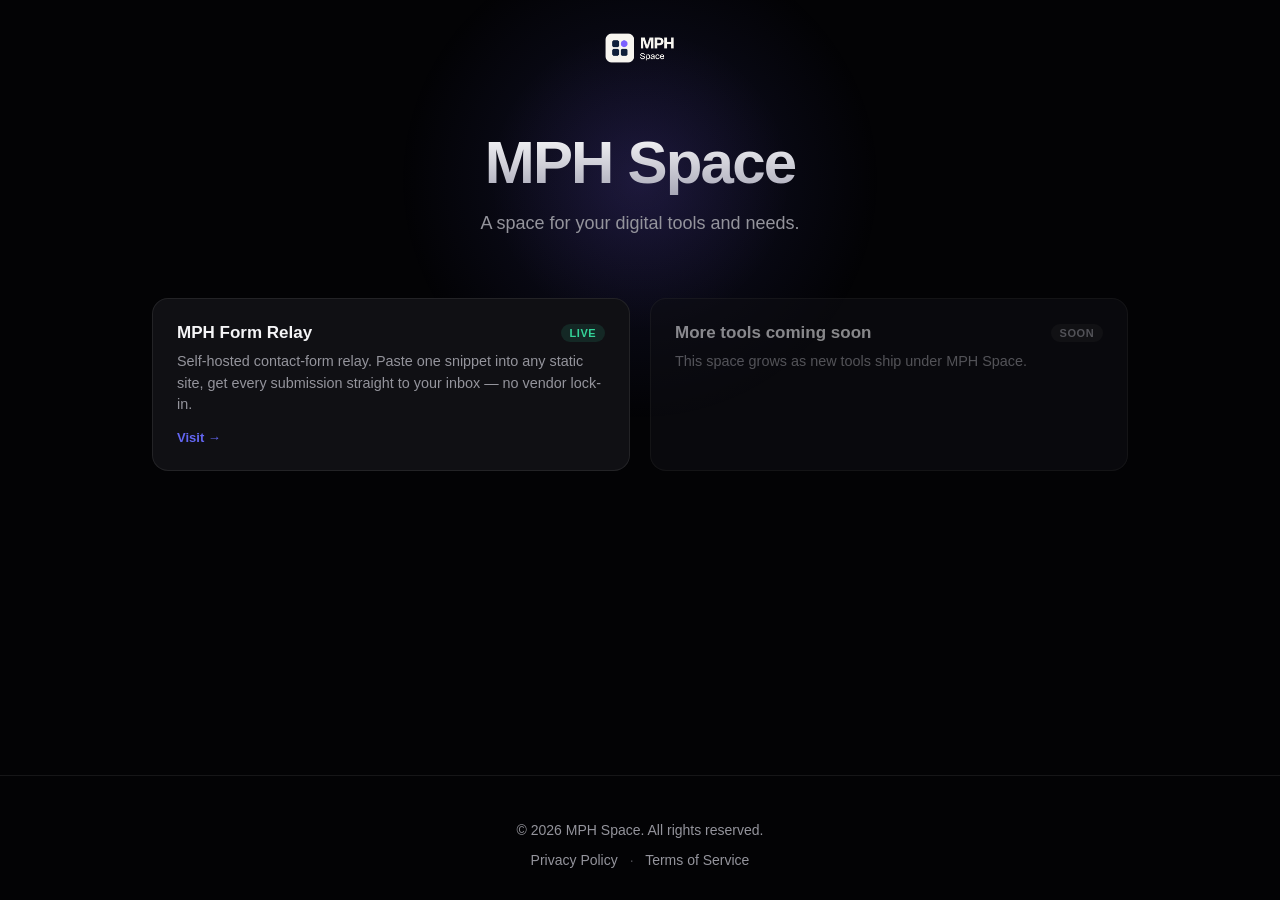
==== index.html @ 0585ea6e "initial commit" ====
<!DOCTYPE html>
<html lang="en">
<head>
<meta charset="UTF-8" />
<meta name="viewport" content="width=device-width, initial-scale=1" />
<title>MPH Space</title>
<meta name="description" content="A space for your digital tools and needs." />

<link rel="icon" href="/favicon.ico" sizes="any">
<link rel="icon" href="/favicon.svg" type="image/svg+xml">
<link rel="apple-touch-icon" href="/apple-touch-icon.png">

<meta property="og:title" content="MPH Space">
<meta property="og:description" content="A space for your digital tools and needs.">
<meta property="og:image" content="https://mypromptspace.cloud/og-image.png">
<meta property="og:image:width" content="1200">
<meta property="og:image:height" content="630">
<meta property="og:url" content="https://mypromptspace.cloud">
<meta property="og:type" content="website">
<meta name="twitter:card" content="summary_large_image">
<meta name="twitter:title" content="MPH Space">
<meta name="twitter:description" content="A space for your digital tools and needs.">
<meta name="twitter:image" content="https://mypromptspace.cloud/og-image.png">

<link rel="stylesheet" href="style.css" />
</head>
<body>

<div class="bg-fx" id="bgFx1"></div>
<div class="bg-fx bg-fx-2" id="bgFx2"></div>

<header class="site-header">
  <a href="/" class="logo-link">
    <img src="images/logo-for-dark-backgrounds.png" alt="MPH Space" class="logo-img" />
  </a>
</header>

<main>
  <section class="hero">
    <h1 class="hero-title">MPH Space</h1>
    <p class="hero-tagline">A space for your digital tools and needs.</p>
  </section>

  <section class="catalogue">
    <div class="catalogue-grid" id="catalogueGrid">
      <!-- cards rendered by script.js -->
    </div>
  </section>
</main>

<footer class="site-footer">
  <p>&copy; <span id="year"></span> MPH Space. All rights reserved.</p>
  <p class="footer-links">
    <a href="https://formrelay.mypromptspace.cloud/privacy" target="_blank" rel="noopener noreferrer">Privacy Policy</a>
    <span class="footer-sep">&middot;</span>
    <a href="https://formrelay.mypromptspace.cloud/terms" target="_blank" rel="noopener noreferrer">Terms of Service</a>
  </p>
</footer>

<script src="script.js"></script>
</body>
</html>
---- style.css ----
:root {
  --bg: #030305;
  --surface: #101014;
  --surface-2: #16161c;
  --border: rgba(255, 255, 255, 0.08);
  --foreground: #f5f5f7;
  --muted: #94949c;
  --accent: #6366f1;
  --accent-soft: rgba(99, 102, 241, 0.12);
  --success: #34d399;
}

* { box-sizing: border-box; }

html { scroll-behavior: smooth; }

body {
  margin: 0;
  min-height: 100vh;
  background: var(--bg);
  color: var(--foreground);
  font-family: -apple-system, BlinkMacSystemFont, "Segoe UI", Roboto, Helvetica, Arial, sans-serif;
  -webkit-font-smoothing: antialiased;
  overflow-x: hidden;
  display: flex;
  flex-direction: column;
  position: relative;
}

a { color: inherit; text-decoration: none; }

/* mouse-tracking spotlight background */
.bg-fx {
  pointer-events: none;
  position: fixed;
  inset: 0;
  z-index: 0;
  transition: opacity 0.3s;
  background: radial-gradient(600px at 50% 20%, rgba(99, 102, 241, 0.15), transparent 40%);
}
.bg-fx-2 {
  background: radial-gradient(300px at 50% 20%, rgba(139, 92, 246, 0.1), transparent 50%);
}

/* header */
.site-header {
  position: relative;
  z-index: 10;
  display: flex;
  justify-content: center;
  padding: 2rem 1.5rem 0;
}
.logo-link { display: inline-flex; }
.logo-img { height: 32px; width: auto; display: block; }

/* main */
main {
  position: relative;
  z-index: 10;
  flex: 1;
}

.hero {
  max-width: 42rem;
  margin: 0 auto;
  padding: 4rem 1.5rem 3rem;
  text-align: center;
}
.hero-title {
  font-size: clamp(2.5rem, 6vw, 3.75rem);
  font-weight: 800;
  letter-spacing: -0.03em;
  margin: 0 0 1rem;
  background: linear-gradient(to bottom, #fff, #a5a5b5);
  -webkit-background-clip: text;
  background-clip: text;
  color: transparent;
}
.hero-tagline {
  font-size: 1.125rem;
  color: var(--muted);
  margin: 0;
}

/* catalogue */
.catalogue {
  max-width: 64rem;
  margin: 0 auto;
  padding: 1rem 1.5rem 6rem;
}
.catalogue-grid {
  display: grid;
  grid-template-columns: 1fr;
  gap: 1.25rem;
}
@media (min-width: 640px) {
  .catalogue-grid { grid-template-columns: 1fr 1fr; }
}

.tool-card {
  display: block;
  background: var(--surface);
  border: 1px solid var(--border);
  border-radius: 1rem;
  padding: 1.5rem;
  transition: border-color 0.2s, transform 0.2s, background 0.2s;
}
a.tool-card:hover {
  border-color: rgba(99, 102, 241, 0.4);
  background: var(--surface-2);
  transform: translateY(-2px);
}
.tool-card-soon {
  opacity: 0.55;
  cursor: default;
}

.tool-card-top {
  display: flex;
  align-items: center;
  justify-content: space-between;
  gap: 0.75rem;
  margin-bottom: 0.5rem;
}
.tool-name {
  font-size: 1.0625rem;
  font-weight: 600;
  margin: 0;
}
.tool-status {
  flex-shrink: 0;
  font-size: 0.6875rem;
  font-weight: 700;
  text-transform: uppercase;
  letter-spacing: 0.05em;
  padding: 0.2rem 0.55rem;
  border-radius: 999px;
}
.status-live {
  background: rgba(52, 211, 153, 0.12);
  color: var(--success);
}
.status-soon {
  background: rgba(255, 255, 255, 0.06);
  color: var(--muted);
}

.tool-desc {
  font-size: 0.9rem;
  color: var(--muted);
  line-height: 1.5;
  margin: 0 0 0.75rem;
}

.tool-visit {
  font-size: 0.8125rem;
  font-weight: 600;
  color: var(--accent);
}

/* footer */
.site-footer {
  position: relative;
  z-index: 10;
  border-top: 1px solid var(--border);
  padding: 2rem 1.5rem;
  text-align: center;
  color: var(--muted);
  font-size: 0.875rem;
}
.footer-links { margin: 0.5rem 0 0; }
.footer-links a { transition: color 0.2s; }
.footer-links a:hover { color: var(--foreground); }
.footer-sep { margin: 0 0.5rem; opacity: 0.5; }
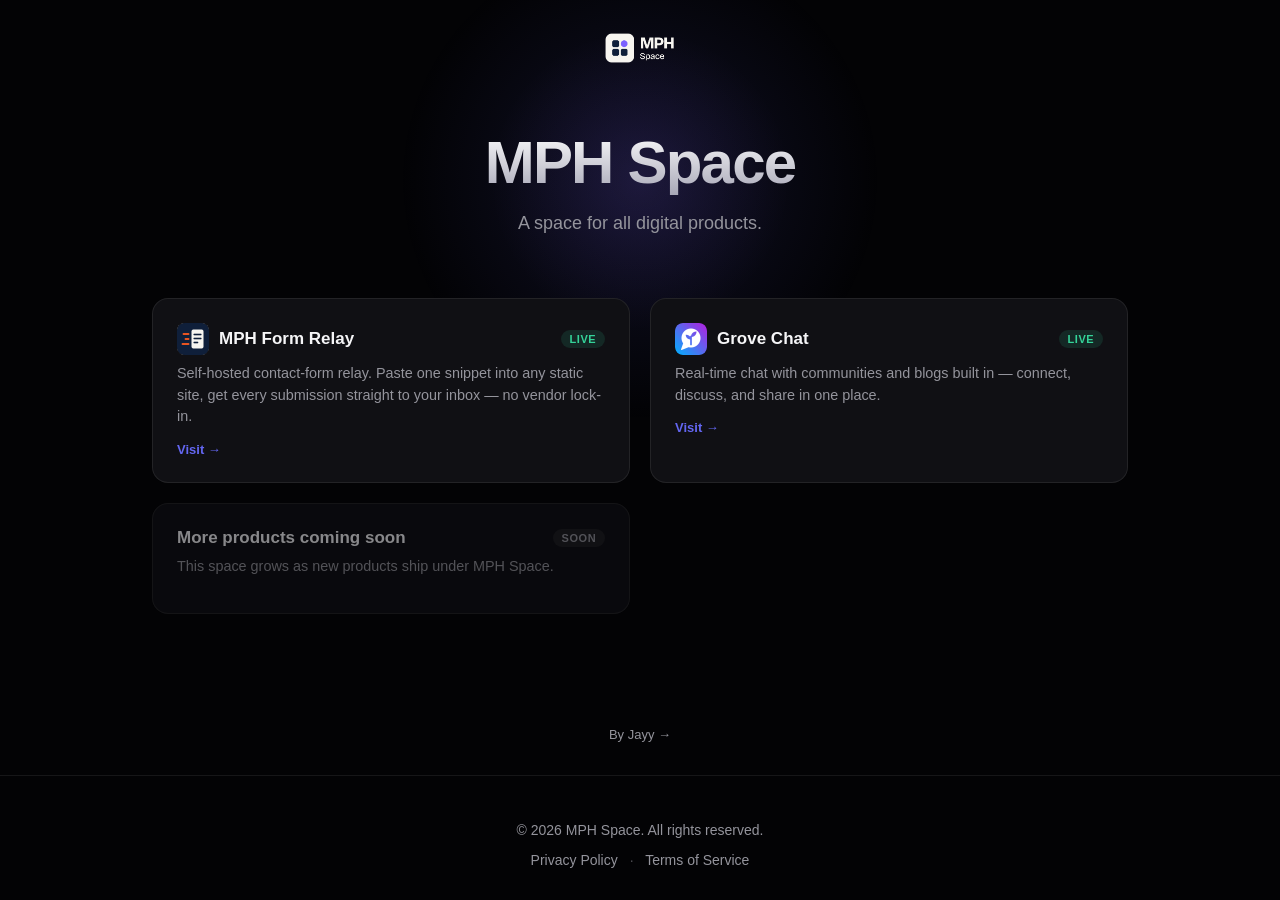
==== commit fcd93eb3: "updates" ====
--- a/index.html
+++ b/index.html
@@ -4,14 +4,14 @@
 <meta charset="UTF-8" />
 <meta name="viewport" content="width=device-width, initial-scale=1" />
 <title>MPH Space</title>
-<meta name="description" content="A space for your digital tools and needs." />
+<meta name="description" content="A space for all digital products." />
 
 <link rel="icon" href="/favicon.ico" sizes="any">
 <link rel="icon" href="/favicon.svg" type="image/svg+xml">
 <link rel="apple-touch-icon" href="/apple-touch-icon.png">
 
 <meta property="og:title" content="MPH Space">
-<meta property="og:description" content="A space for your digital tools and needs.">
+<meta property="og:description" content="A space for all digital products.">
 <meta property="og:image" content="https://mypromptspace.cloud/og-image.png">
 <meta property="og:image:width" content="1200">
 <meta property="og:image:height" content="630">
@@ -19,7 +19,7 @@
 <meta property="og:type" content="website">
 <meta name="twitter:card" content="summary_large_image">
 <meta name="twitter:title" content="MPH Space">
-<meta name="twitter:description" content="A space for your digital tools and needs.">
+<meta name="twitter:description" content="A space for all digital products.">
 <meta name="twitter:image" content="https://mypromptspace.cloud/og-image.png">
 
 <link rel="stylesheet" href="style.css" />
@@ -38,7 +38,7 @@
 <main>
   <section class="hero">
     <h1 class="hero-title">MPH Space</h1>
-    <p class="hero-tagline">A space for your digital tools and needs.</p>
+    <p class="hero-tagline">A space for all digital products.</p>
   </section>
 
   <section class="catalogue">
@@ -47,6 +47,10 @@
     </div>
   </section>
 </main>
+
+<div class="founder-mention">
+  <button type="button" class="founder-trigger" id="founderTrigger">By Jayy &rarr;</button>
+</div>
 
 <footer class="site-footer">
   <p>&copy; <span id="year"></span> MPH Space. All rights reserved.</p>
@@ -57,6 +61,19 @@
   </p>
 </footer>
 
+<div class="founder-modal-backdrop" id="founderModalBackdrop">
+  <div class="founder-modal" role="dialog" aria-modal="true" aria-labelledby="founderModalName">
+    <button type="button" class="founder-modal-close" id="founderModalClose" aria-label="Close">&times;</button>
+    <div class="founder-photo"></div>
+    <h2 class="founder-name" id="founderModalName"></h2>
+    <p class="founder-title">founder's jingle</p>
+    <p class="founder-bio">
+      "you dont need to know everything, just know how to keep learning..."
+    </p>
+    <a href="https://callmejay.dev" target="_blank" rel="noopener noreferrer" class="founder-cta">View Founder Page &rarr;</a>
+  </div>
+</div>
+
 <script src="script.js"></script>
 </body>
 </html>
--- a/style.css
+++ b/style.css
@@ -122,10 +122,26 @@
   gap: 0.75rem;
   margin-bottom: 0.5rem;
 }
+.tool-identity {
+  display: flex;
+  align-items: center;
+  gap: 0.625rem;
+  min-width: 0;
+}
+.tool-icon {
+  width: 32px;
+  height: 32px;
+  border-radius: 8px;
+  flex-shrink: 0;
+  display: block;
+}
 .tool-name {
   font-size: 1.0625rem;
   font-weight: 600;
   margin: 0;
+  overflow: hidden;
+  text-overflow: ellipsis;
+  white-space: nowrap;
 }
 .tool-status {
   flex-shrink: 0;
@@ -172,3 +188,123 @@
 .footer-links a { transition: color 0.2s; }
 .footer-links a:hover { color: var(--foreground); }
 .footer-sep { margin: 0 0.5rem; opacity: 0.5; }
+
+/* founder mention — deliberately subtle, sits between the catalogue and footer */
+.founder-mention {
+  position: relative;
+  z-index: 10;
+  text-align: center;
+  padding: 0 1.5rem 2rem;
+}
+.founder-trigger {
+  background: none;
+  border: none;
+  padding: 0;
+  font: inherit;
+  cursor: pointer;
+  font-size: 0.8125rem;
+  color: var(--muted);
+  transition: color 0.2s;
+}
+.founder-trigger:hover { color: var(--foreground); }
+
+/* founder modal */
+.founder-modal-backdrop {
+  position: fixed;
+  inset: 0;
+  z-index: 100;
+  display: flex;
+  align-items: center;
+  justify-content: center;
+  padding: 1.5rem;
+  background: rgba(3, 3, 5, 0.75);
+  backdrop-filter: blur(4px);
+  opacity: 0;
+  pointer-events: none;
+  transition: opacity 0.2s;
+}
+.founder-modal-backdrop.is-open {
+  opacity: 1;
+  pointer-events: auto;
+}
+
+.founder-modal {
+  position: relative;
+  width: 100%;
+  max-width: 26rem;
+  background: var(--surface);
+  border: 1px solid var(--border);
+  border-radius: 1.25rem;
+  padding: 2.5rem 2rem 2rem;
+  text-align: center;
+  transform: scale(0.96) translateY(8px);
+  transition: transform 0.2s;
+}
+.founder-modal-backdrop.is-open .founder-modal {
+  transform: scale(1) translateY(0);
+}
+
+.founder-modal-close {
+  position: absolute;
+  top: 0.75rem;
+  right: 0.75rem;
+  width: 32px;
+  height: 32px;
+  display: flex;
+  align-items: center;
+  justify-content: center;
+  background: none;
+  border: none;
+  border-radius: 999px;
+  color: var(--muted);
+  font-size: 1.5rem;
+  line-height: 1;
+  cursor: pointer;
+  transition: background 0.2s, color 0.2s;
+}
+.founder-modal-close:hover {
+  background: rgba(255, 255, 255, 0.06);
+  color: var(--foreground);
+}
+
+.founder-photo {
+  width: 6.5rem;
+  height: 6.5rem;
+  margin: 0 auto 1.25rem;
+  background: linear-gradient(135deg, var(--surface-2), #22222c);
+  animation: founderMorph 8s ease-in-out infinite;
+}
+@keyframes founderMorph {
+  0%   { border-radius: 60% 40% 30% 70% / 60% 30% 70% 40%; }
+  25%  { border-radius: 30% 60% 70% 40% / 50% 60% 30% 60%; }
+  50%  { border-radius: 55% 45% 30% 55% / 30% 45% 70% 40%; }
+  75%  { border-radius: 40% 60% 50% 40% / 60% 40% 60% 50%; }
+  100% { border-radius: 60% 40% 30% 70% / 60% 30% 70% 40%; }
+}
+
+.founder-name {
+  font-size: 1.25rem;
+  font-weight: 700;
+  margin: 0 0 0.15rem;
+}
+.founder-title {
+  font-size: 0.8125rem;
+  color: var(--accent);
+  font-weight: 600;
+  letter-spacing: 0.05em;
+  margin: 0 0 1rem;
+}
+.founder-bio {
+  font-size: 0.9rem;
+  color: var(--muted);
+  line-height: 1.6;
+  margin: 0 0 1.5rem;
+}
+.founder-cta {
+  display: inline-block;
+  font-size: 0.875rem;
+  font-weight: 600;
+  color: var(--accent);
+  transition: opacity 0.2s;
+}
+.founder-cta:hover { opacity: 0.8; }
